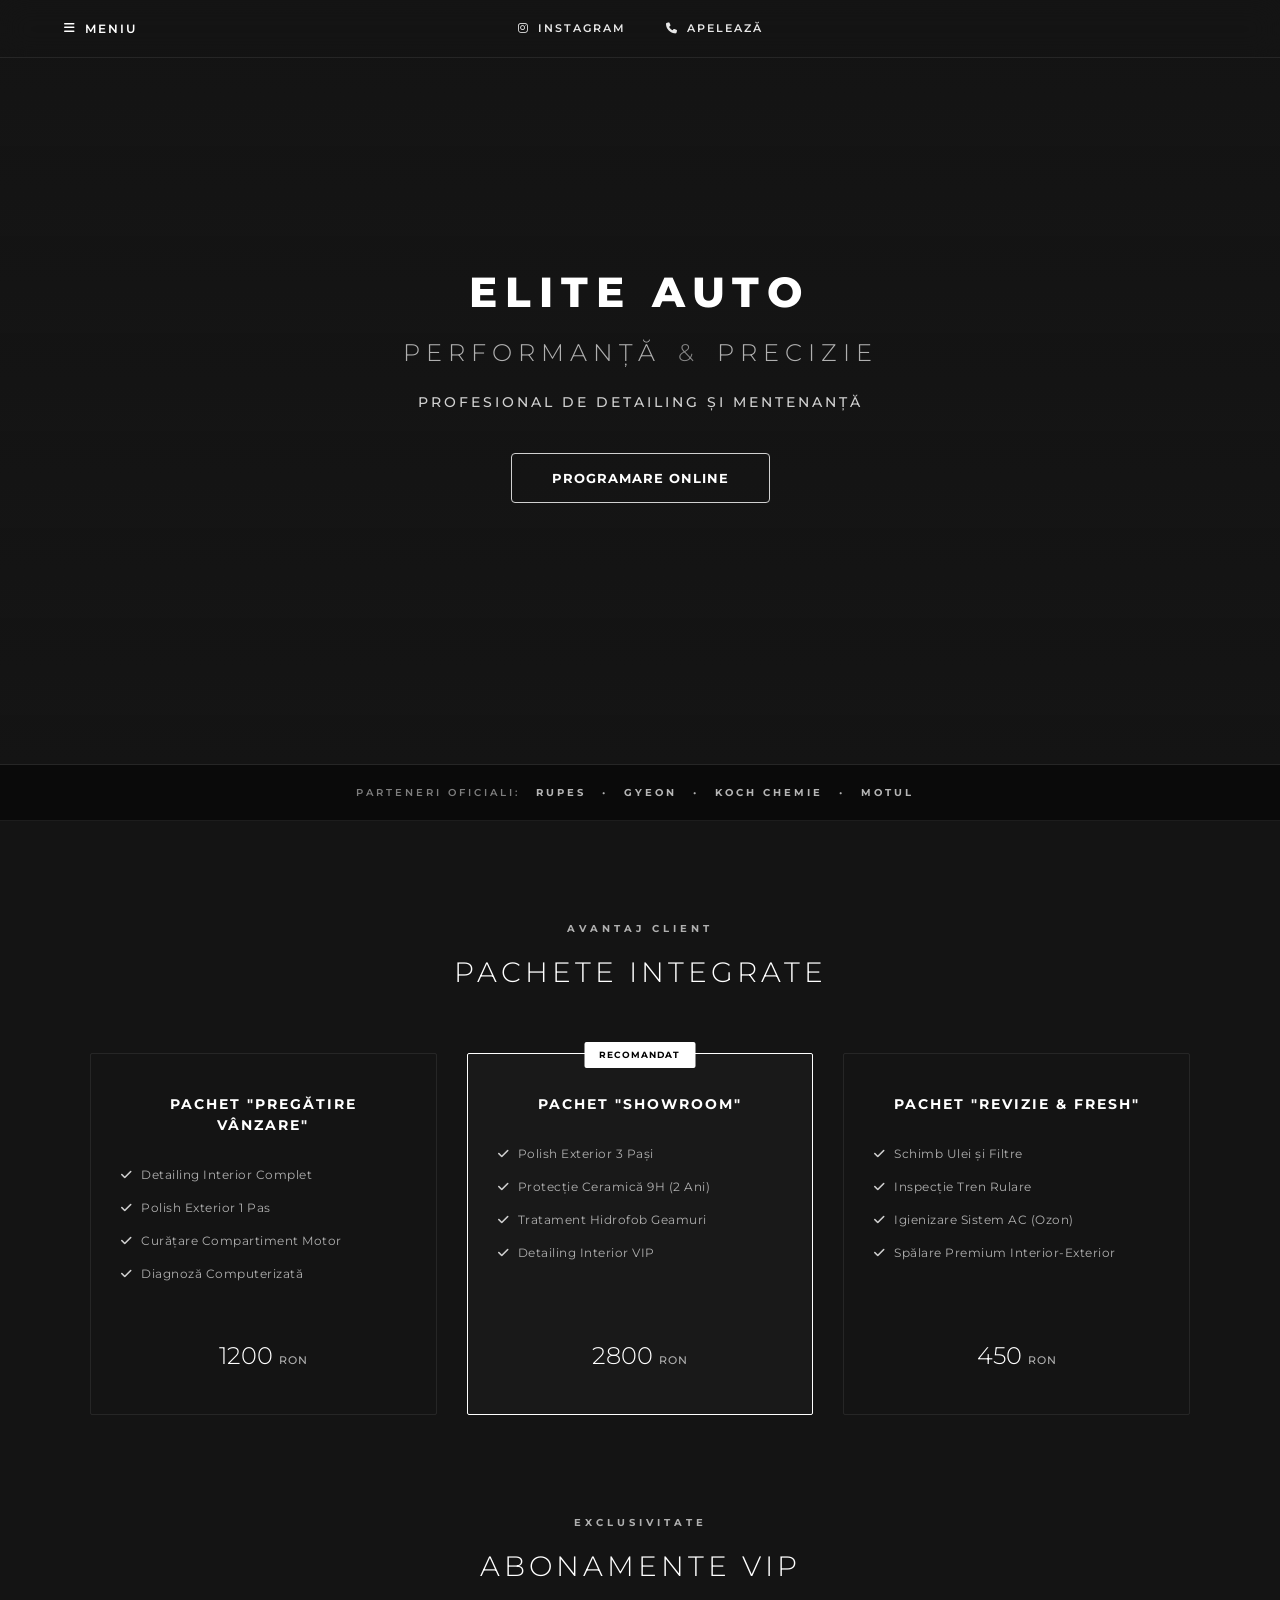
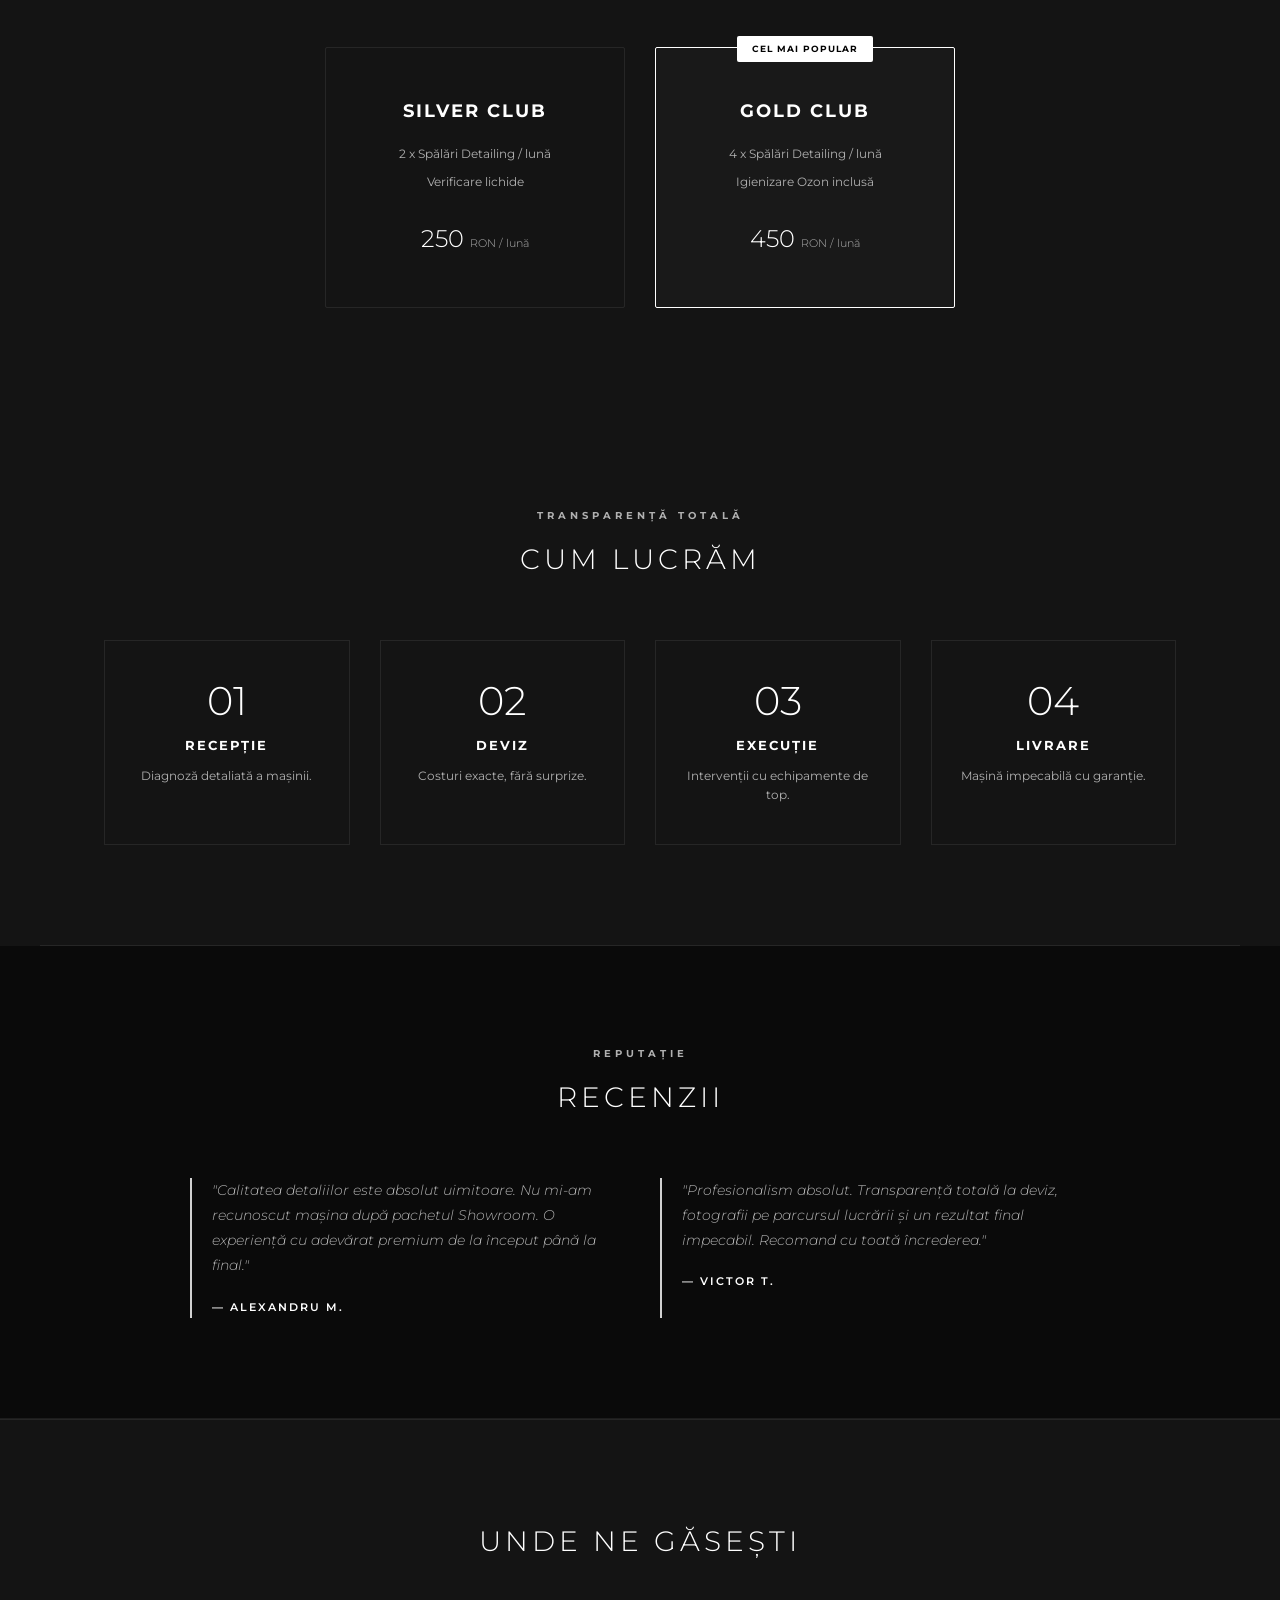
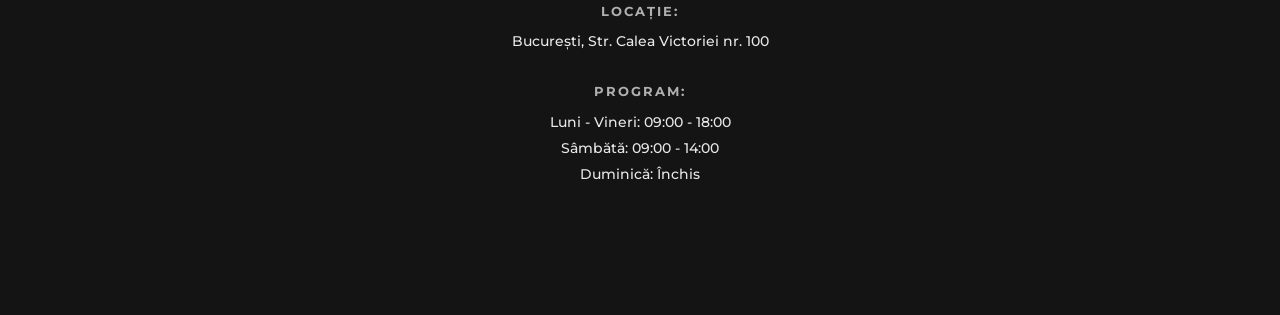
==== index.html @ 896266ee "Add files via upload" ====
<!DOCTYPE html>
<html lang="ro">
<head>
  <meta charset="UTF-8" />
  <meta name="viewport" content="width=device-width, initial-scale=1.0" />
  <title>Elite Auto | Acasă</title>
  <link rel="stylesheet" href="style.css" />
  <link href="https://fonts.googleapis.com/css2?family=Montserrat:wght@300;400;500;600;700;800&display=swap" rel="stylesheet" />
  <link rel="stylesheet" href="https://cdnjs.cloudflare.com/ajax/libs/font-awesome/6.5.0/css/all.min.css" />
</head>
<body>

  <nav class="navbar">
    <div class="nav-left">
      <button class="hamburger-btn" id="hamburgerBtn"><i class="fa-solid fa-bars"></i> MENIU</button>
    </div>
    <div class="nav-center">
      <span class="nav-link"><i class="fa-brands fa-instagram"></i> INSTAGRAM</span>
      <span class="nav-link"><i class="fa-solid fa-phone"></i> APELEAZĂ</span>
    </div>
    <div class="nav-right">
      </div>
  </nav>

  <div class="side-menu-overlay" id="sideMenuOverlay"></div>
  <div class="side-menu" id="sideMenu">
    <button class="close-menu" id="closeMenuBtn">✕</button>
    <div class="menu-content">
      <h3 class="menu-title">MENIU PRINCIPAL</h3>
      <ul class="main-nav-list">
        <li>
          <div class="nav-item-wrapper">
            <a href="service-auto.html" class="nav-link-main">SERVICII AUTO</a>
          </div>
        </li>
        <li>
          <div class="nav-item-wrapper">
            <a href="detailing.html" class="nav-link-main">DETAILING AUTO</a>
          </div>
        </li>
        <li>
          <div class="nav-item-wrapper">
            <a href="galerie.html" class="nav-link-main">PORTOFOLIU / GALERIE</a>
          </div>
        </li>
        <li>
          <div class="nav-item-wrapper">
            <a href="despre-noi.html" class="nav-link-main">DESPRE NOI & FAQ</a>
          </div>
        </li>
      </ul>
    </div>
  </div>

  <header class="hero">
    <div class="smoke-overlay"></div>
    <div class="hero-content scroll-appear">
      <div class="hero-brand">ELITE AUTO</div>
      <h1 class="hero-title">PERFORMANȚĂ <span class="glow-text">&</span> PRECIZIE</h1>
      <h2 class="hero-subtitle">PROFESIONAL DE DETAILING ȘI MENTENANȚĂ</h2>
      <div class="hero-spacer"></div>
      <button class="btn-neon hero-btn" id="openBookingModalBtn">PROGRAMARE ONLINE</button>
    </div>
  </header>

  <section class="brands-bar scroll-appear">
    <span>PARTENERI OFICIALI:</span>
    <span class="brand-name">RUPES</span> • 
    <span class="brand-name">GYEON</span> • 
    <span class="brand-name">KOCH CHEMIE</span> • 
    <span class="brand-name">MOTUL</span>
  </section>

  <section class="premium-services scroll-appear" style="padding: 100px 5%; background: var(--bg-deep);">
    
    <div class="menu-header">
      <span class="eyebrow">Avantaj Client</span>
      <h2 class="section-title">PACHETE INTEGRATE</h2>
    </div>
    <div class="packages-grid">
      <div class="package-card">
        <h3>PACHET "PREGĂTIRE VÂNZARE"</h3>
        <ul>
          <li>Detailing Interior Complet</li>
          <li>Polish Exterior 1 Pas</li>
          <li>Curățare Compartiment Motor</li>
          <li>Diagnoză Computerizată</li>
        </ul>
        <div class="package-price">1200 <small>RON</small></div>
      </div>
      <div class="package-card featured">
        <div class="badge">RECOMANDAT</div>
        <h3>PACHET "SHOWROOM"</h3>
        <ul>
          <li>Polish Exterior 3 Pași</li>
          <li>Protecție Ceramică 9H (2 Ani)</li>
          <li>Tratament Hidrofob Geamuri</li>
          <li>Detailing Interior VIP</li>
        </ul>
        <div class="package-price">2800 <small>RON</small></div>
      </div>
      <div class="package-card">
        <h3>PACHET "REVIZIE & FRESH"</h3>
        <ul>
          <li>Schimb Ulei și Filtre</li>
          <li>Inspecție Tren Rulare</li>
          <li>Igienizare Sistem AC (Ozon)</li>
          <li>Spălare Premium Interior-Exterior</li>
        </ul>
        <div class="package-price">450 <small>RON</small></div>
      </div>
    </div>

    <div class="menu-header" style="margin-top: 100px;">
      <span class="eyebrow">Exclusivitate</span>
      <h2 class="section-title">ABONAMENTE VIP</h2>
    </div>
    <div class="vip-grid">
      <div class="vip-card">
        <h3>SILVER CLUB</h3><p>2 x Spălări Detailing / lună</p><p>Verificare lichide</p>
        <div class="vip-price">250 <small>RON / lună</small></div>
      </div>
      <div class="vip-card featured">
        <div class="badge">CEL MAI POPULAR</div>
        <h3>GOLD CLUB</h3><p>4 x Spălări Detailing / lună</p><p>Igienizare Ozon inclusă</p>
        <div class="vip-price">450 <small>RON / lună</small></div>
      </div>
    </div>
  </section>

  <section class="process-section scroll-appear">
    <div class="menu-header"><span class="eyebrow">Transparență Totală</span><h2 class="section-title">CUM LUCRĂM</h2></div>
    <div class="process-grid">
      <div class="process-step"><div class="step-num">01</div><h4>RECEPȚIE</h4><p>Diagnoză detaliată a mașinii.</p></div>
      <div class="process-step"><div class="step-num">02</div><h4>DEVIZ</h4><p>Costuri exacte, fără surprize.</p></div>
      <div class="process-step"><div class="step-num">03</div><h4>EXECUȚIE</h4><p>Intervenții cu echipamente de top.</p></div>
      <div class="process-step"><div class="step-num">04</div><h4>LIVRARE</h4><p>Mașină impecabilă cu garanție.</p></div>
    </div>
  </section>

  <section class="testimonials-section scroll-appear">
    <div class="menu-header"><span class="eyebrow">Reputație</span><h2 class="section-title">RECENZII</h2></div>
    <div class="testimonials-grid">
      <div class="testimonial-card">
        <p>"Calitatea detaliilor este absolut uimitoare. Nu mi-am recunoscut mașina după pachetul Showroom. O experiență cu adevărat premium de la început până la final."</p>
        <span>— Alexandru M.</span>
      </div>
      <div class="testimonial-card">
        <p>"Profesionalism absolut. Transparență totală la deviz, fotografii pe parcursul lucrării și un rezultat final impecabil. Recomand cu toată încrederea."</p>
        <span>— Victor T.</span>
      </div>
    </div>
  </section>

  <section class="contact-section scroll-appear">
    <div class="contact-container">
      <h2 class="section-title" style="margin-bottom: 40px;">UNDE NE GĂSEȘTI</h2>
      <div class="contact-detail">
        <strong>LOCAȚIE:</strong>
        <p>București, Str. Calea Victoriei nr. 100</p>
      </div>
      <div class="contact-detail">
        <strong>PROGRAM:</strong>
        <p>Luni - Vineri: 09:00 - 18:00</p>
        <p>Sâmbătă: 09:00 - 14:00</p>
        <p>Duminică: Închis</p>
      </div>
    </div>
  </section>

  <div class="modal-overlay" id="bookingModalOverlay">
    <div class="booking-modal">
      <button class="close-modal" id="closeModalBtn">✕</button>
      <h2>FORMULAR PROGRAMARE</h2>
      <form id="bookingForm" class="booking-form">
        <div class="form-grid">
          <input type="text" id="f_nume" placeholder="Nume" required>
          <input type="text" id="f_prenume" placeholder="Prenume" required>
          <input type="text" id="f_auto" placeholder="Marca și Model Auto" required>
          <input type="text" id="f_nr" placeholder="Nr. Înmatriculare" required>
          <input type="tel" id="f_telefon" placeholder="Telefon" required>
          <input type="email" id="f_email" placeholder="E-mail" required>
        </div>
        <div class="form-row">
          <label style="color:var(--text-dim); font-size:12px;">Data dorită pentru programare:</label>
          <input type="date" id="f_data" required style="width: 100%; margin-top: 5px;">
        </div>
        <button type="submit" class="btn-neon w-100" style="margin-top: 20px;">TRIMITE SOLICITAREA</button>
      </form>
    </div>
  </div>

  <script src="script.js"></script>
</body>
</html>
---- style.css ----
:root {
  --bg-deep: #141414;        
  --card-glass: rgba(255, 255, 255, 0.03);
  --accent-color: #d1d1d1;   
  --text-bright: #ffffff;
  --text-dim: #b0b0b0;
  --border-glass: rgba(255, 255, 255, 0.08);
  --font-main: 'Montserrat', sans-serif;
}

* { margin: 0; padding: 0; box-sizing: border-box; }
html { scroll-behavior: smooth; }
body { background: var(--bg-deep); color: var(--text-bright); font-family: var(--font-main); overflow-x: hidden; line-height: 1.5; }

/* NAVBAR & LINKURI */
.navbar { position: fixed; top: 0; width: 100%; padding: 20px 5%; display: flex; justify-content: space-between; align-items: center; z-index: 1000; background: rgba(20, 20, 20, 0.85); backdrop-filter: blur(15px); border-bottom: 1px solid var(--border-glass); }
.nav-left, .nav-right { flex: 1; }
.nav-right { display: flex; justify-content: flex-end; }
.nav-center { flex: 2; display: flex; justify-content: center; gap: 40px; }
.nav-link { color: var(--text-bright); font-size: 11px; font-weight: 600; letter-spacing: 2px; display: flex; align-items: center; gap: 8px; opacity: 0.9; cursor: pointer; text-decoration: none; transition: 0.3s; }
.nav-link:hover { opacity: 1; color: var(--accent-color); }
.nav-link-disabled { color: var(--text-bright); font-size: 11px; font-weight: 600; letter-spacing: 2px; display: flex; align-items: center; gap: 8px; opacity: 0.5; }
.btn-minimal { background: transparent; border: 1px solid var(--border-glass); color: var(--text-bright); padding: 10px 20px; border-radius: 4px; font-family: var(--font-main); font-weight: 600; font-size: 11px; cursor: pointer; transition: 0.3s; text-transform: uppercase; }
.btn-minimal:hover { background: var(--text-bright); color: #000; }

/* MENIU LATERAL */
.hamburger-btn { background: none; border: none; color: var(--text-bright); font-family: var(--font-main); font-weight: 600; font-size: 12px; letter-spacing: 2px; cursor: pointer; display: flex; align-items: center; gap: 8px; transition: 0.3s; }
.hamburger-btn:hover { color: var(--accent-color); }
.side-menu-overlay { position: fixed; top:0; left:0; width:100%; height:100%; background: rgba(0,0,0,0.8); backdrop-filter: blur(5px); z-index: 1500; display: none; opacity: 0; transition: 0.3s; }
.side-menu { position: fixed; top: 0; left: -100%; width: 100%; max-width: 350px; height: 100vh; background: #0a0a0a; z-index: 2000; padding: 40px 30px; transition: 0.4s cubic-bezier(0.4, 0, 0.2, 1); border-right: 1px solid var(--border-glass); overflow-y: auto; }
.side-menu.active { left: 0; }
.close-menu { background: none; border: none; color: var(--text-dim); font-size: 24px; cursor: pointer; position: absolute; right: 20px; top: 20px; transition: 0.2s; }
.close-menu:hover { color: var(--text-bright); }
.menu-title { font-size: 13px; color: var(--text-dim); letter-spacing: 2px; margin-bottom: 30px; font-weight: 700; text-transform: uppercase; }
.main-nav-list { list-style: none; }
.main-nav-list > li { margin-bottom: 20px; }
.nav-item-wrapper { display: flex; justify-content: space-between; align-items: center; }
.nav-link-main { color: var(--text-bright); text-decoration: none; font-size: 15px; font-weight: 400; flex: 1; transition: 0.2s; letter-spacing: 1px; }
.nav-link-main:hover { color: var(--accent-color); }

/* HERO */
.hero { height: 85vh; display: flex; align-items: center; justify-content: center; position: relative; overflow: hidden; background: linear-gradient(to bottom, rgba(20,20,20,0.6), var(--bg-deep)), url('https://images.unsplash.com/photo-1611821064430-0d40291d0f0b?auto=format&fit=crop&w=1920&q=80') center/cover; padding: 0 20px; border-bottom: 1px solid var(--border-glass); }
.smoke-overlay { position: absolute; width: 200%; height: 200%; top: -50%; left: -50%; background: url('https://www.transparenttextures.com/patterns/stardust.png'); opacity: 0.1; animation: smokeMove 80s linear infinite; pointer-events: none; }
@keyframes smokeMove { from { transform: rotate(0deg); } to { transform: rotate(360deg); } }
.hero-content { position: relative; z-index: 2; text-align: center; max-width: 900px; }
.hero-brand { font-size: clamp(24px, 5vw, 42px); font-weight: 800; letter-spacing: 8px; color: var(--text-bright); margin-bottom: 15px; text-transform: uppercase; }
.hero-title { font-size: clamp(16px, 3vw, 24px); font-weight: 300; line-height: 1.2; letter-spacing: 6px; color: var(--text-dim); }
.glow-text { color: var(--accent-color); font-weight: 300; opacity: 0.6; padding: 0 5px; } 
.hero-subtitle { font-size: clamp(11px, 2vw, 14px); font-weight: 500; letter-spacing: 3px; color: var(--accent-color); margin-top: 25px; margin-bottom: 40px; text-transform: uppercase; }

/* BANDA PARTENERI */
.brands-bar { background: #0a0a0a; padding: 20px 5%; text-align: center; font-size: 10px; font-weight: 600; letter-spacing: 3px; color: var(--text-dim); border-bottom: 1px solid var(--border-glass); }
.brands-bar span { opacity: 0.7; }
.brand-name { color: var(--text-bright); font-weight: 700; margin: 0 10px; }

/* BUTOANE */
.btn-neon { display: inline-block; background: transparent; color: var(--text-bright); border: 1px solid var(--accent-color); padding: 16px 40px; border-radius: 4px; font-family: var(--font-main); font-weight: 700; text-decoration: none; font-size: 13px; letter-spacing: 1px; transition: 0.3s; cursor: pointer; text-transform: uppercase; }
.btn-neon:hover { background: var(--accent-color); color: #000; transform: translateY(-3px); }
.w-100 { width: 100%; text-align: center; }

/* GLOBALS PENTRU SECTIUNI */
.menu-header { text-align: center; margin-bottom: 60px; }
.eyebrow { font-size: 10px; font-weight: 700; letter-spacing: 4px; text-transform: uppercase; margin-bottom: 15px; display: block; color: var(--text-dim); }
.section-title { font-size: 28px; font-weight: 300; letter-spacing: 4px; text-transform: uppercase; }
.section-title strong { font-weight: 800; }

/* SERVICII (Bulele pentru Detailing.html și Service-Auto.html) */
.services-menu { padding: 80px 5% 100px; max-width: 900px; margin: 0 auto; }
.service-block { margin-bottom: 60px; padding-top: 80px; margin-top: -80px; } 
.service-header h3 { font-size: 18px; font-weight: 700; letter-spacing: 2px; text-transform: uppercase; margin-bottom: 25px; color: var(--text-bright); border-left: 3px solid var(--border-glass); padding-left: 15px; }
.variant-row { display: flex; justify-content: space-between; align-items: center; padding: 20px 25px; background: var(--card-glass); border: 1px solid var(--border-glass); border-radius: 10px; margin-bottom: 15px; backdrop-filter: blur(10px); transition: 0.3s; gap: 20px; }
.variant-row:hover { border-color: var(--text-bright); transform: translateX(5px); }
.variant-info { display: flex; flex-direction: column; gap: 5px; flex: 1; }
.service-name { font-weight: 600; font-size: 15px; letter-spacing: 1px; }
.service-desc { font-size: 12px; color: var(--text-dim); margin-bottom: 5px; }
.variant-price { font-size: 16px; font-weight: 600; color: var(--text-bright); }
.variant-price small { font-size: 10px; font-weight: 500; margin-left: 3px; color: var(--text-dim); }

/* FAQ ACCORDION PENTRU DESPRE-NOI.HTML */
.faq-section { max-width: 800px; margin: 0 auto 100px; padding: 0 20px; }
.faq-accordion { border-top: 1px solid var(--border-glass); padding-top: 20px; }
.accordion-btn { background: transparent; color: var(--text-bright); cursor: pointer; padding: 20px 0; width: 100%; text-align: left; border: none; border-bottom: 1px solid var(--border-glass); outline: none; transition: 0.3s; font-size: 14px; font-weight: 600; display: flex; justify-content: space-between; align-items: center; font-family: var(--font-main); letter-spacing: 0.5px; }
.accordion-btn::after { content: '\002B'; font-weight: 300; color: var(--accent-color); font-size: 20px; transition: 0.3s; }
.accordion-btn.active { color: var(--accent-color); border-bottom-color: transparent; }
.accordion-btn.active::after { content: "\2212"; transform: rotate(180deg); }
.accordion-panel { padding: 0; background-color: transparent; max-height: 0; overflow: hidden; transition: max-height 0.3s ease-out; border-bottom: 1px solid transparent; }
.accordion-btn.active + .accordion-panel { border-bottom: 1px solid var(--border-glass); margin-bottom: 10px; }
.accordion-panel p { font-size: 13px; color: var(--text-dim); padding-bottom: 20px; line-height: 1.6; }

/* GALERIE GRID PREVIEW */
.gallery-preview { padding: 100px 5%; background: var(--bg-deep); border-bottom: 1px solid var(--border-glass); }
.gallery-grid { display: grid; grid-template-columns: repeat(auto-fit, minmax(250px, 1fr)); gap: 15px; max-width: 1200px; margin: 0 auto; }
.gallery-grid img { width: 100%; height: 300px; object-fit: cover; border-radius: 4px; filter: grayscale(100%); transition: 0.5s ease; cursor: pointer; }
.gallery-grid img:hover { filter: grayscale(0%); transform: scale(1.02); z-index: 2; position: relative; box-shadow: 0 10px 30px rgba(0,0,0,0.5); }

/* PACHETE AUTO */
.packages-grid { display: grid; grid-template-columns: repeat(auto-fit, minmax(280px, 1fr)); gap: 30px; max-width: 1100px; margin: 0 auto; }
.package-card { background: transparent; border: 1px solid var(--border-glass); border-radius: 2px; padding: 40px 30px; text-align: center; position: relative; transition: 0.4s ease; display: flex; flex-direction: column; }
.package-card:hover { border-color: var(--text-bright); transform: translateY(-5px); background: var(--card-glass); }
.package-card.featured { border: 1px solid var(--text-bright); background: rgba(255, 255, 255, 0.02); }
.package-card h3 { font-size: 14px; font-weight: 700; margin-bottom: 30px; letter-spacing: 2px; }
.package-card ul { list-style: none; margin-bottom: 40px; flex: 1; text-align: left; }
.package-card ul li { font-size: 12px; color: var(--text-dim); margin-bottom: 15px; padding-left: 20px; position: relative; font-weight: 400; letter-spacing: 0.5px;}
.package-card ul li::before { content: "✓"; position: absolute; left: 0; color: var(--accent-color); font-weight: bold; font-family: "Font Awesome 6 Free"; }
.package-price { font-size: 24px; font-weight: 300; color: var(--text-bright); margin-top: auto; }
.package-price small { font-size: 11px; font-weight: 500; color: var(--text-dim); letter-spacing: 1px; }

/* PROCES - CIFRE ALBE SUBTIRI */
.process-section { padding: 100px 5%; max-width: 1200px; margin: 0 auto; border-bottom: 1px solid var(--border-glass); }
.process-grid { display: grid; grid-template-columns: repeat(auto-fit, minmax(220px, 1fr)); gap: 30px; }
.process-step { padding: 40px 25px; border: 1px solid var(--border-glass); text-align: center; display: flex; flex-direction: column; align-items: center; transition: 0.3s; }
.process-step:hover { border-color: var(--text-dim); background: var(--card-glass); }
.step-num { font-size: 40px; font-weight: 300; color: #ffffff; opacity: 1; margin-bottom: 15px; line-height: 1; }
.process-step h4 { font-size: 13px; font-weight: 700; margin-bottom: 10px; letter-spacing: 2px; }
.process-step p { font-size: 12px; color: var(--text-dim); line-height: 1.6; }

/* VIP CARDS */
.vip-grid { display: flex; justify-content: center; gap: 30px; flex-wrap: wrap; }
.vip-card { background: transparent; border: 1px solid var(--border-glass); padding: 50px 30px; border-radius: 2px; text-align: center; width: 300px; position: relative; transition: 0.3s; }
.vip-card:hover { border-color: var(--text-bright); background: var(--card-glass); }
.vip-card.featured { border-color: var(--text-bright); background: rgba(255,255,255,0.02); }
.vip-card h3 { font-size: 18px; font-weight: 700; margin-bottom: 20px; letter-spacing: 2px; }
.vip-card p { font-size: 12px; font-weight: 400; color: var(--text-dim); margin-bottom: 10px; }
.vip-price { margin-top: 30px; font-size: 24px; font-weight: 300; color: var(--text-bright); }
.vip-price small { font-size: 11px; color: var(--text-dim); }
.badge { position: absolute; top: -12px; left: 50%; transform: translateX(-50%); background: var(--text-bright); color: #000; padding: 6px 15px; font-size: 9px; font-weight: 700; border-radius: 2px; letter-spacing: 1px; }

/* TESTIMONIALE MINIMALISTE */
.testimonials-section { padding: 100px 5%; background: #0a0a0a; border-bottom: 1px solid var(--border-glass); }
.testimonials-grid { display: grid; grid-template-columns: 1fr 1fr; gap: 40px; max-width: 900px; margin: 0 auto; }
.testimonial-card { border-left: 2px solid var(--accent-color); padding-left: 20px; transition: 0.3s; }
.testimonial-card:hover { border-color: var(--text-bright); }
.testimonial-card p { font-size: 14px; font-weight: 300; color: var(--text-dim); font-style: italic; line-height: 1.8; margin-bottom: 15px; }
.testimonial-card span { font-size: 11px; font-weight: 600; color: var(--text-bright); letter-spacing: 2px; text-transform: uppercase; }

/* CONTACT */
.contact-section { background: var(--bg-deep); padding: 100px 5%; border-top: 1px solid var(--border-glass); }
.contact-container { max-width: 800px; margin: 0 auto; text-align: center; }
.contact-detail { margin-bottom: 30px; }
.contact-detail strong { color: var(--text-dim); font-size: 13px; font-weight: 700; letter-spacing: 2px; display: block; margin-bottom: 10px; }
.contact-detail p { font-size: 14px; font-weight: 500; color: var(--text-bright); opacity: 0.9; margin-bottom: 5px; }

/* MODAL FORMULAR PROGRAMARE */
.modal-overlay { position: fixed; top: 0; left: 0; width: 100%; height: 100%; background: rgba(0,0,0,0.9); backdrop-filter: blur(5px); z-index: 3000; display: none; opacity: 0; transition: 0.3s; align-items: center; justify-content: center; padding: 20px; }
.booking-modal { background: #0a0a0a; border: 1px solid var(--border-glass); width: 100%; max-width: 600px; padding: 40px; position: relative; max-height: 90vh; overflow-y: auto; }
.booking-modal h2 { font-size: 18px; font-weight: 300; text-align: center; margin-bottom: 30px; letter-spacing: 3px; color: var(--text-bright); }
.close-modal { position: absolute; top: 15px; right: 20px; background: none; border: none; color: var(--text-dim); font-size: 20px; cursor: pointer; transition: 0.2s; }
.close-modal:hover { color: var(--text-bright); }
.form-grid { display: grid; grid-template-columns: 1fr 1fr; gap: 15px; margin-bottom: 20px; }
.form-grid input, .form-grid select { width: 100%; padding: 12px 15px; background: transparent; border: 1px solid var(--border-glass); color: white; font-family: var(--font-main); font-size: 12px; }
.form-grid input:focus, .form-grid select:focus { outline: none; border-color: var(--accent-color); }
.form-row { margin-bottom: 20px; }
.form-row label { font-size: 12px; color: var(--text-dim); font-weight: 600; }
.form-row input[type="date"]::-webkit-calendar-picker-indicator { filter: invert(1); }

/* ANIMATII & MEDIA QUERIES ORIGINALE */
.scroll-appear { opacity: 0; transform: translateY(20px); transition: 0.8s ease; }
.scroll-appear.visible { opacity: 1; transform: translateY(0); }

/* =========================================================
   ADĂUGIRILE PENTRU TELEFON (FĂRĂ SĂ STRICE DESKTOP-UL) 
   ========================================================= */
@media (max-width: 900px) {
  .testimonials-grid { grid-template-columns: 1fr; }
  .gallery-grid { grid-template-columns: 1fr 1fr; }
}

@media (max-width: 768px) {
  .navbar { padding: 15px; }
  .nav-center { display: none; } /* Ascunde meniul central ca sa nu se incalece pe ecran mic */
  
  .hero-title { font-size: 28px; }
  .package-card { padding: 30px 20px; }
  
  /* Bulele (variantele de pret) stau in coloana pe mobil */
  .variant-row { 
    flex-direction: column; 
    text-align: center; 
    padding: 20px; 
    gap: 15px; 
  }
  .variant-price { 
    margin-left: 0; 
    font-size: 20px; 
  }

  /* Galeria: O singura coloana pe telefon */
  .gallery-grid { grid-template-columns: 1fr; }
  .gallery-grid img { height: 300px; }
  
  /* Meniul lateral limitat pe mobil */
  .side-menu { width: 100%; max-width: 320px; }
}
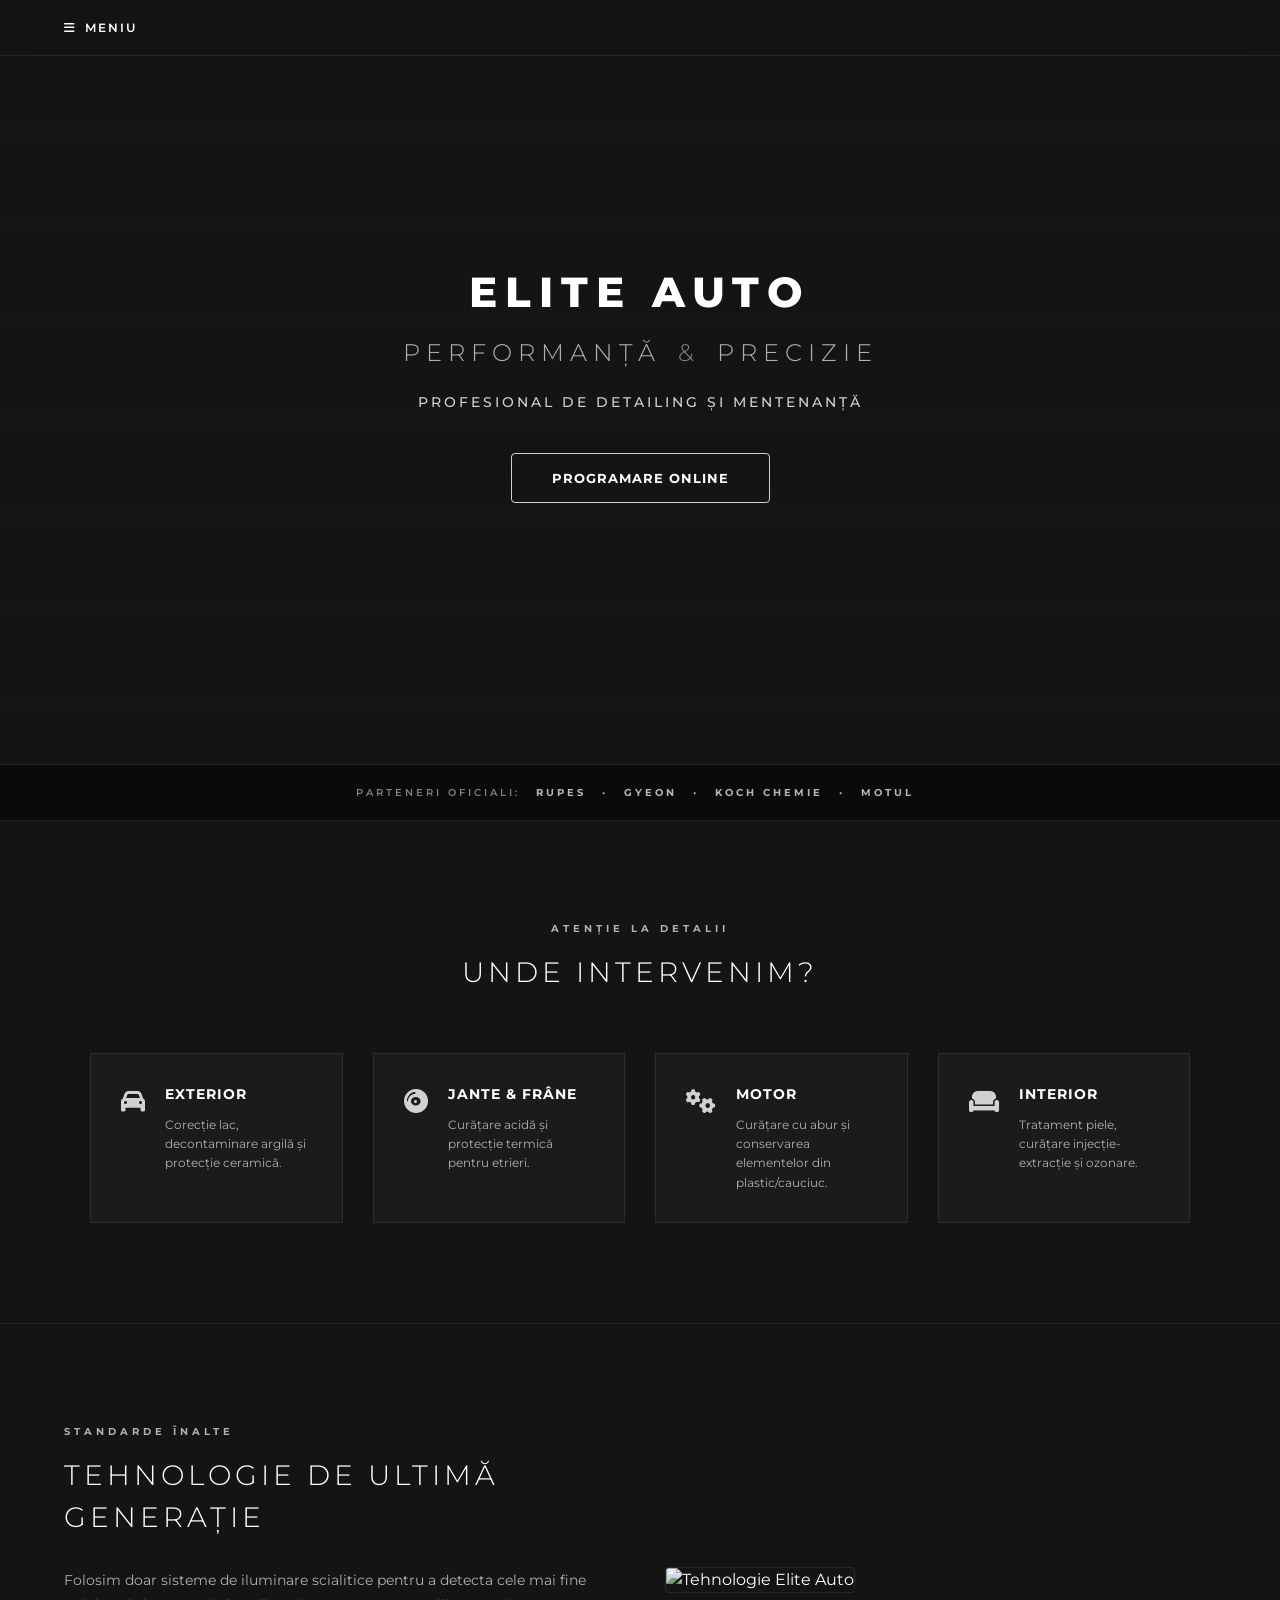
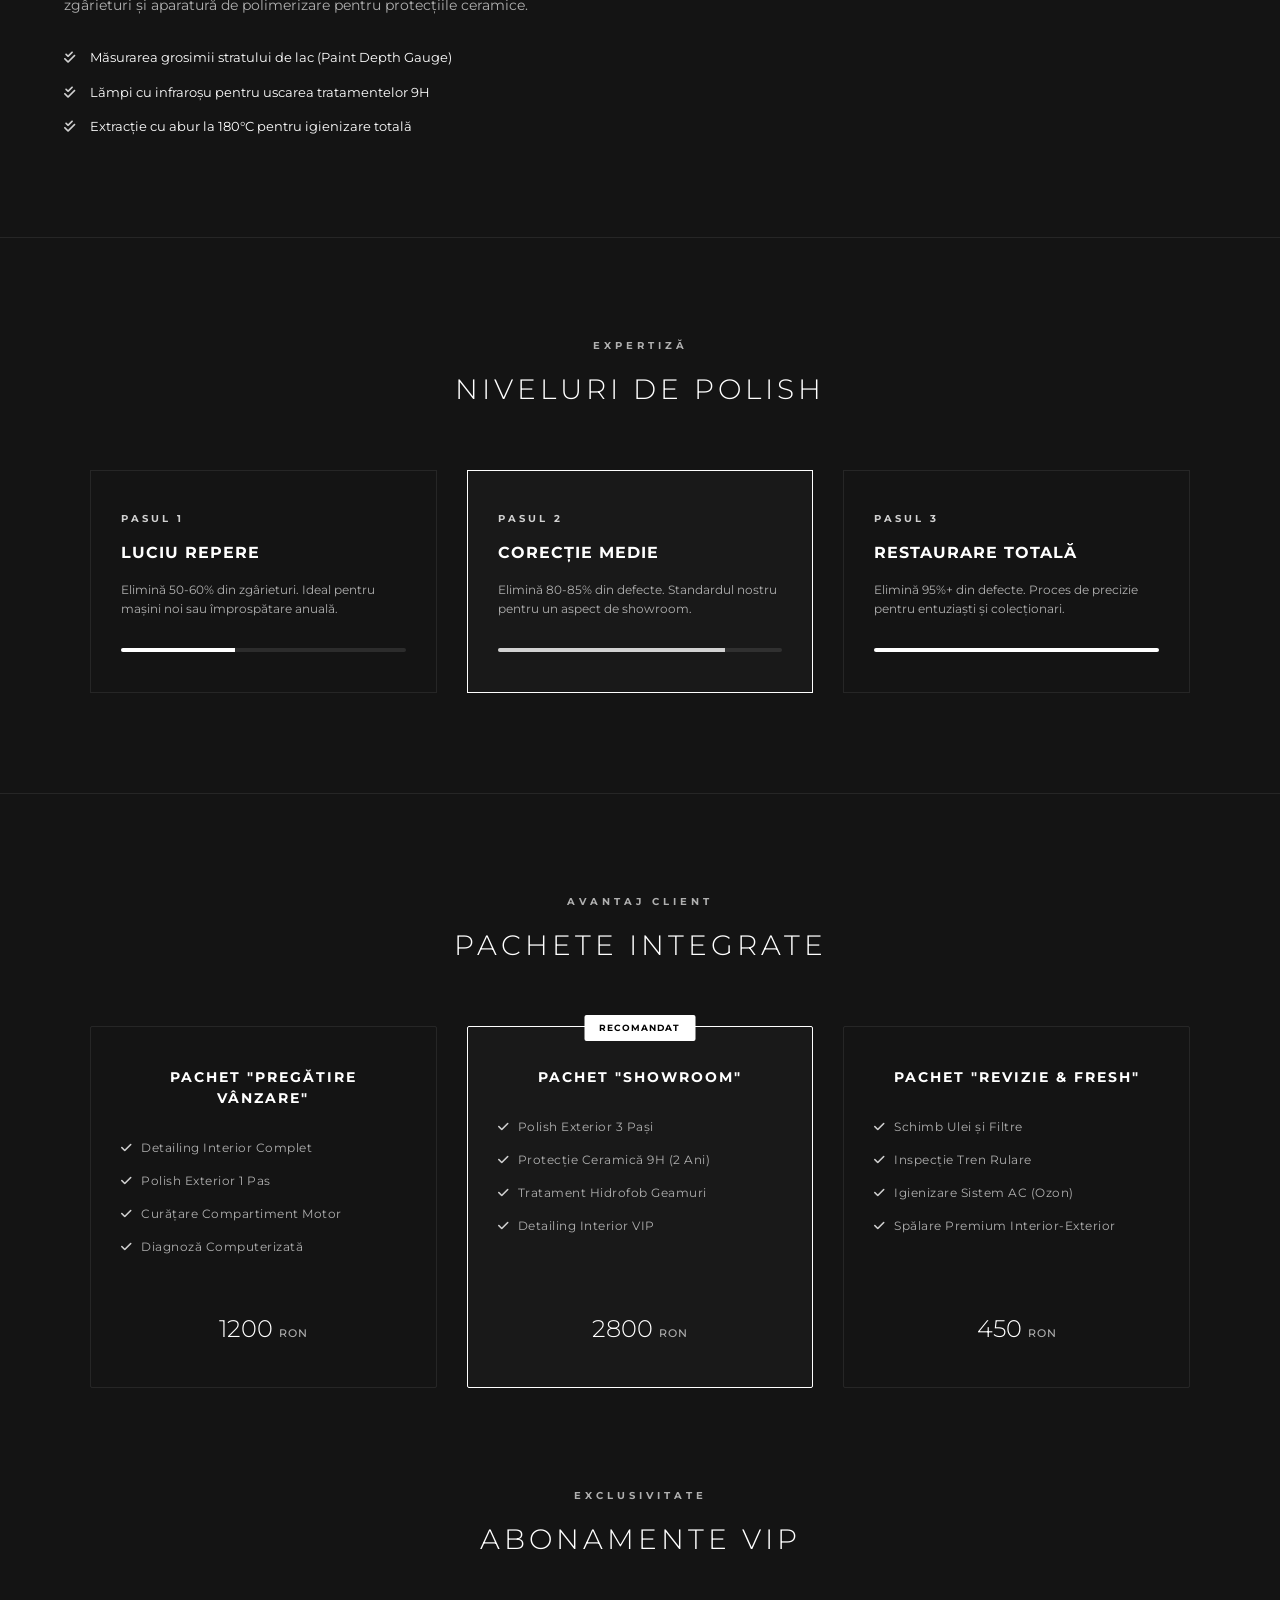
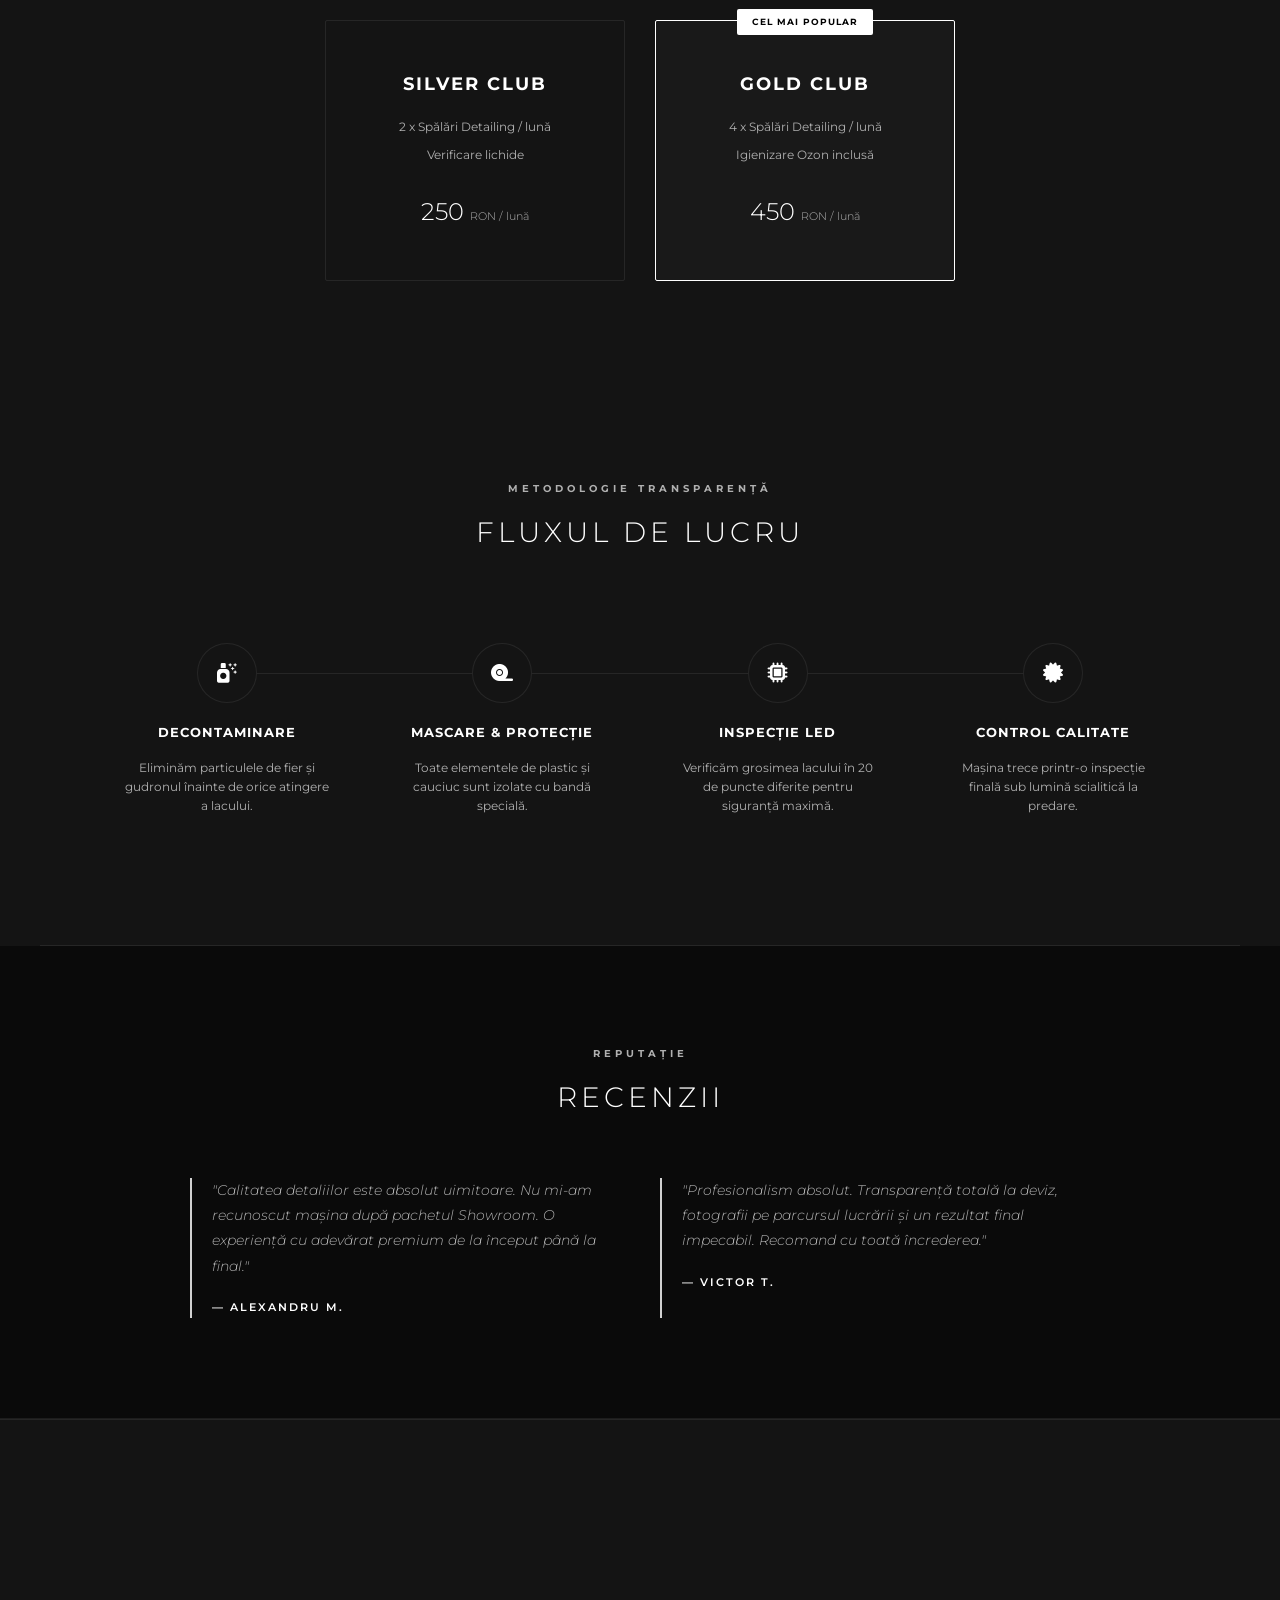
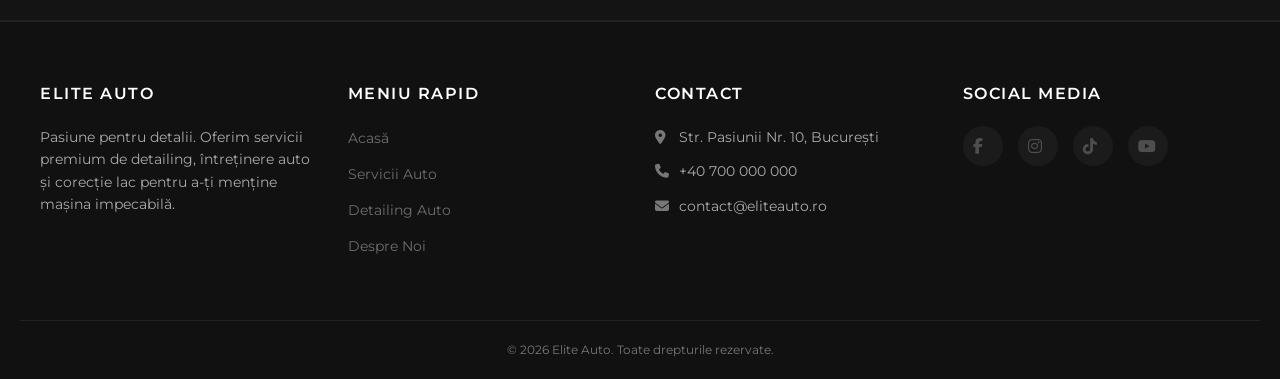
==== commit 9c480061: "commit" ====
--- a/index.html
+++ b/index.html
@@ -15,8 +15,6 @@
       <button class="hamburger-btn" id="hamburgerBtn"><i class="fa-solid fa-bars"></i> MENIU</button>
     </div>
     <div class="nav-center">
-      <span class="nav-link"><i class="fa-brands fa-instagram"></i> INSTAGRAM</span>
-      <span class="nav-link"><i class="fa-solid fa-phone"></i> APELEAZĂ</span>
     </div>
     <div class="nav-right">
       </div>
@@ -71,8 +69,89 @@
     <span class="brand-name">MOTUL</span>
   </section>
 
+  <section class="car-anatomy scroll-appear" style="padding: 100px 5%; border-bottom: 1px solid var(--border-glass);">
+    <div class="menu-header">
+      <span class="eyebrow">Atenție la Detalii</span>
+      <h2 class="section-title">UNDE INTERVENIM?</h2>
+    </div>
+    <div class="anatomy-container">
+      <div class="anatomy-point">
+        <i class="fa-solid fa-car"></i>
+        <div>
+          <h4>EXTERIOR</h4>
+          <p>Corecție lac, decontaminare argilă și protecție ceramică.</p>
+        </div>
+      </div>
+      <div class="anatomy-point">
+        <i class="fa-solid fa-compact-disc"></i>
+        <div>
+          <h4>JANTE & FRÂNE</h4>
+          <p>Curățare acidă și protecție termică pentru etrieri.</p>
+        </div>
+      </div>
+      <div class="anatomy-point">
+        <i class="fa-solid fa-gears"></i>
+        <div>
+          <h4>MOTOR</h4>
+          <p>Curățare cu abur și conservarea elementelor din plastic/cauciuc.</p>
+        </div>
+      </div>
+      <div class="anatomy-point">
+        <i class="fa-solid fa-couch"></i>
+        <div>
+          <h4>INTERIOR</h4>
+          <p>Tratament piele, curățare injecție-extracție și ozonare.</p>
+        </div>
+      </div>
+    </div>
+  </section>
+
+  <section class="tech-section scroll-appear" style="padding: 100px 5%; background: var(--bg-deep); border-bottom: 1px solid var(--border-glass);">
+    <div class="tech-content" style="max-width: 1200px; margin: 0 auto; display: flex; flex-wrap: wrap; gap: 50px; align-items: center;">
+      <div class="tech-text" style="flex: 1; min-width: 300px;">
+        <span class="eyebrow">Standarde Înalte</span>
+        <h2 class="section-title" style="margin-bottom: 30px;">TEHNOLOGIE DE ULTIMĂ GENERAȚIE</h2>
+        <p style="color: var(--text-dim); margin-bottom: 30px; font-size: 14px; line-height: 1.8;">Folosim doar sisteme de iluminare scialitice pentru a detecta cele mai fine zgârieturi și aparatură de polimerizare pentru protecțiile ceramice.</p>
+        <ul class="tech-list" style="list-style: none; display: flex; flex-direction: column; gap: 15px;">
+          <li style="display: flex; gap: 15px; font-size: 13px; color: var(--text-bright); align-items: center;"><i class="fa-solid fa-check-double" style="color: var(--accent-color);"></i> Măsurarea grosimii stratului de lac (Paint Depth Gauge)</li>
+          <li style="display: flex; gap: 15px; font-size: 13px; color: var(--text-bright); align-items: center;"><i class="fa-solid fa-check-double" style="color: var(--accent-color);"></i> Lămpi cu infraroșu pentru uscarea tratamentelor 9H</li>
+          <li style="display: flex; gap: 15px; font-size: 13px; color: var(--text-bright); align-items: center;"><i class="fa-solid fa-check-double" style="color: var(--accent-color);"></i> Extracție cu abur la 180°C pentru igienizare totală</li>
+        </ul>
+      </div>
+      <div class="tech-image" style="flex: 1; min-width: 300px;">
+         <img src="img/1.jpg" alt="Tehnologie Elite Auto" style="width: 100%; border-radius: 4px; border: 1px solid var(--border-glass); filter: grayscale(50%);">
+      </div>
+    </div>
+  </section>
+
+  <section class="correction-levels scroll-appear" style="padding: 100px 5%; border-bottom: 1px solid var(--border-glass);">
+    <div class="menu-header">
+      <span class="eyebrow">Expertiză</span>
+      <h2 class="section-title">NIVELURI DE POLISH</h2>
+    </div>
+    <div class="levels-grid">
+      <div class="level-card">
+        <div class="level-header">PASUL 1</div>
+        <h4>LUCIU REPERE</h4>
+        <p>Elimină 50-60% din zgârieturi. Ideal pentru mașini noi sau împrospătare anuală.</p>
+        <div class="intensity-bar"><div class="fill" style="width: 40%;"></div></div>
+      </div>
+      <div class="level-card highlighted">
+        <div class="level-header">PASUL 2</div>
+        <h4>CORECȚIE MEDIE</h4>
+        <p>Elimină 80-85% din defecte. Standardul nostru pentru un aspect de showroom.</p>
+        <div class="intensity-bar"><div class="fill" style="width: 80%;"></div></div>
+      </div>
+      <div class="level-card">
+        <div class="level-header">PASUL 3</div>
+        <h4>RESTAURARE TOTALĂ</h4>
+        <p>Elimină 95%+ din defecte. Proces de precizie pentru entuziaști și colecționari.</p>
+        <div class="intensity-bar"><div class="fill" style="width: 100%;"></div></div>
+      </div>
+    </div>
+  </section>
+
   <section class="premium-services scroll-appear" style="padding: 100px 5%; background: var(--bg-deep);">
-    
     <div class="menu-header">
       <span class="eyebrow">Avantaj Client</span>
       <h2 class="section-title">PACHETE INTEGRATE</h2>
@@ -128,13 +207,40 @@
     </div>
   </section>
 
-  <section class="process-section scroll-appear">
-    <div class="menu-header"><span class="eyebrow">Transparență Totală</span><h2 class="section-title">CUM LUCRĂM</h2></div>
-    <div class="process-grid">
-      <div class="process-step"><div class="step-num">01</div><h4>RECEPȚIE</h4><p>Diagnoză detaliată a mașinii.</p></div>
-      <div class="process-step"><div class="step-num">02</div><h4>DEVIZ</h4><p>Costuri exacte, fără surprize.</p></div>
-      <div class="process-step"><div class="step-num">03</div><h4>EXECUȚIE</h4><p>Intervenții cu echipamente de top.</p></div>
-      <div class="process-step"><div class="step-num">04</div><h4>LIVRARE</h4><p>Mașină impecabilă cu garanție.</p></div>
+  <section class="workflow-timeline scroll-appear">
+    <div class="menu-header">
+      <span class="eyebrow">Metodologie Transparență</span>
+      <h2 class="section-title">FLUXUL DE LUCRU</h2>
+    </div>
+    <div class="timeline-container">
+      <div class="timeline-step">
+        <div class="t-icon"><i class="fa-solid fa-spray-can-sparkles"></i></div>
+        <div class="t-content">
+          <h4>Decontaminare</h4>
+          <p>Eliminăm particulele de fier și gudronul înainte de orice atingere a lacului.</p>
+        </div>
+      </div>
+      <div class="timeline-step">
+        <div class="t-icon"><i class="fa-solid fa-tape"></i></div>
+        <div class="t-content">
+          <h4>Mascare & Protecție</h4>
+          <p>Toate elementele de plastic și cauciuc sunt izolate cu bandă specială.</p>
+        </div>
+      </div>
+      <div class="timeline-step">
+        <div class="t-icon"><i class="fa-solid fa-microchip"></i></div>
+        <div class="t-content">
+          <h4>Inspecție LED</h4>
+          <p>Verificăm grosimea lacului în 20 de puncte diferite pentru siguranță maximă.</p>
+        </div>
+      </div>
+      <div class="timeline-step">
+        <div class="t-icon"><i class="fa-solid fa-certificate"></i></div>
+        <div class="t-content">
+          <h4>Control Calitate</h4>
+          <p>Mașina trece printr-o inspecție finală sub lumină scialitică la predare.</p>
+        </div>
+      </div>
     </div>
   </section>
 
@@ -154,16 +260,6 @@
 
   <section class="contact-section scroll-appear">
     <div class="contact-container">
-      <h2 class="section-title" style="margin-bottom: 40px;">UNDE NE GĂSEȘTI</h2>
-      <div class="contact-detail">
-        <strong>LOCAȚIE:</strong>
-        <p>București, Str. Calea Victoriei nr. 100</p>
-      </div>
-      <div class="contact-detail">
-        <strong>PROGRAM:</strong>
-        <p>Luni - Vineri: 09:00 - 18:00</p>
-        <p>Sâmbătă: 09:00 - 14:00</p>
-        <p>Duminică: Închis</p>
       </div>
     </div>
   </section>
@@ -191,5 +287,46 @@
   </div>
 
   <script src="script.js"></script>
+  <footer class="site-footer">
+  <div class="footer-container">
+    
+    <div class="footer-column">
+      <h4>ELITE AUTO</h4>
+      <p>Pasiune pentru detalii. Oferim servicii premium de detailing, întreținere auto și corecție lac pentru a-ți menține mașina impecabilă.</p>
+    </div>
+
+    <div class="footer-column">
+      <h4>MENIU RAPID</h4>
+      <ul class="footer-links">
+        <li><a href="#" class="disabled-link">Acasă</a></li>
+        <li><a href="#" class="disabled-link">Servicii Auto</a></li>
+        <li><a href="#" class="disabled-link">Detailing Auto</a></li>
+        <li><a href="#" class="disabled-link">Despre Noi</a></li>
+      </ul>
+    </div>
+
+    <div class="footer-column">
+      <h4>CONTACT</h4>
+      <p><i class="fa-solid fa-location-dot"></i> Str. Pasiunii Nr. 10, București</p>
+      <p><i class="fa-solid fa-phone"></i> +40 700 000 000</p>
+      <p><i class="fa-solid fa-envelope"></i> contact@eliteauto.ro</p>
+    </div>
+
+    <div class="footer-column">
+      <h4>SOCIAL MEDIA</h4>
+      <div class="social-icons">
+        <a href="#" class="disabled-link"><i class="fa-brands fa-facebook-f"></i></a>
+        <a href="#" class="disabled-link"><i class="fa-brands fa-instagram"></i></a>
+        <a href="#" class="disabled-link"><i class="fa-brands fa-tiktok"></i></a>
+        <a href="#" class="disabled-link"><i class="fa-brands fa-youtube"></i></a>
+      </div>
+    </div>
+
+  </div>
+
+  <div class="footer-bottom">
+    <p>&copy; 2026 Elite Auto. Toate drepturile rezervate.</p>
+  </div>
+</footer>
 </body>
 </html>
--- a/style.css
+++ b/style.css
@@ -105,7 +105,7 @@
 .package-price { font-size: 24px; font-weight: 300; color: var(--text-bright); margin-top: auto; }
 .package-price small { font-size: 11px; font-weight: 500; color: var(--text-dim); letter-spacing: 1px; }
 
-/* PROCES - CIFRE ALBE SUBTIRI */
+/* PROCES - CIFRE ALBE SUBTIRI (Original) */
 .process-section { padding: 100px 5%; max-width: 1200px; margin: 0 auto; border-bottom: 1px solid var(--border-glass); }
 .process-grid { display: grid; grid-template-columns: repeat(auto-fit, minmax(220px, 1fr)); gap: 30px; }
 .process-step { padding: 40px 25px; border: 1px solid var(--border-glass); text-align: center; display: flex; flex-direction: column; align-items: center; transition: 0.3s; }
@@ -158,11 +158,51 @@
 .scroll-appear.visible { opacity: 1; transform: translateY(0); }
 
 /* =========================================================
+   SECȚIUNILE NOI ADĂUGATE (HARTA, POLISH, TIMELINE)
+   ========================================================= */
+
+/* HARTA SERVICIILOR */
+.anatomy-container { display: grid; grid-template-columns: repeat(auto-fit, minmax(250px, 1fr)); gap: 30px; max-width: 1100px; margin: 0 auto; }
+.anatomy-point { background: var(--card-glass); border: 1px solid var(--border-glass); padding: 30px; display: flex; gap: 20px; align-items: flex-start; transition: 0.3s; }
+.anatomy-point:hover { border-color: var(--text-bright); transform: translateY(-5px); }
+.anatomy-point i { font-size: 24px; color: var(--accent-color); margin-top: 5px; }
+.anatomy-point h4 { font-size: 14px; font-weight: 700; margin-bottom: 10px; letter-spacing: 1px; }
+.anatomy-point p { font-size: 12px; color: var(--text-dim); line-height: 1.6; }
+
+/* NIVELURI DE POLISH */
+.levels-grid { display: grid; grid-template-columns: repeat(auto-fit, minmax(280px, 1fr)); gap: 30px; max-width: 1100px; margin: 0 auto; }
+.level-card { border: 1px solid var(--border-glass); padding: 40px 30px; transition: 0.3s; background: transparent; position: relative; display: flex; flex-direction: column; }
+.level-card:hover { border-color: var(--text-dim); background: var(--card-glass); }
+.level-card.highlighted { border-color: var(--text-bright); background: rgba(255, 255, 255, 0.02); }
+.level-header { font-size: 10px; font-weight: 700; color: var(--accent-color); letter-spacing: 3px; margin-bottom: 15px; display: inline-block; }
+.level-card h4 { font-size: 16px; font-weight: 700; margin-bottom: 15px; letter-spacing: 1px; }
+.level-card p { font-size: 12px; color: var(--text-dim); line-height: 1.6; margin-bottom: 30px; }
+.intensity-bar { width: 100%; height: 4px; background: rgba(255,255,255,0.1); border-radius: 2px; overflow: hidden; margin-top: auto; }
+.intensity-bar .fill { height: 100%; background: var(--text-bright); transition: width 1s ease-in-out; }
+.level-card.highlighted .intensity-bar .fill { background: var(--accent-color); }
+
+/* TIMELINE PROIECT (Flux de lucru) */
+.workflow-timeline { padding: 100px 5%; max-width: 1200px; margin: 0 auto; border-bottom: 1px solid var(--border-glass); }
+.timeline-container { display: grid; grid-template-columns: repeat(auto-fit, minmax(220px, 1fr)); gap: 30px; }
+.timeline-step { display: flex; flex-direction: column; align-items: center; text-align: center; padding: 30px 20px; position: relative; }
+.t-icon { width: 60px; height: 60px; border: 1px solid var(--border-glass); border-radius: 50%; display: flex; justify-content: center; align-items: center; font-size: 20px; color: var(--text-bright); margin-bottom: 20px; transition: 0.3s; background: var(--bg-deep); z-index: 2; }
+.timeline-step:hover .t-icon { border-color: var(--accent-color); color: var(--bg-deep); background: var(--accent-color); transform: scale(1.1); }
+.t-content h4 { font-size: 13px; font-weight: 700; margin-bottom: 15px; letter-spacing: 1px; text-transform: uppercase;}
+.t-content p { font-size: 12px; color: var(--text-dim); line-height: 1.6; }
+
+@media (min-width: 900px) {
+  .timeline-container { position: relative; }
+  .timeline-container::before { content: ''; position: absolute; top: 60px; left: 10%; right: 10%; height: 1px; background: var(--border-glass); z-index: 1; }
+}
+
+/* =========================================================
    ADĂUGIRILE PENTRU TELEFON (FĂRĂ SĂ STRICE DESKTOP-UL) 
    ========================================================= */
 @media (max-width: 900px) {
   .testimonials-grid { grid-template-columns: 1fr; }
   .gallery-grid { grid-template-columns: 1fr 1fr; }
+  /* Ascunde bara decorativa la timeline pe ecrane mici */
+  .timeline-container::before { display: none; }
 }
 
 @media (max-width: 768px) {
@@ -190,4 +230,124 @@
   
   /* Meniul lateral limitat pe mobil */
   .side-menu { width: 100%; max-width: 320px; }
+}
+/* --- REGULA PENTRU BUTOANE INACTIVE --- */
+.disabled-link {
+  pointer-events: none; /* Anulează click-ul pe link/buton */
+  cursor: default;      /* Nu arată cursorul tip mânuță */
+  opacity: 0.6;         /* Le face să pară vizual dezactivate */
+  text-decoration: none;
+}
+
+/* --- STILURI BUTOANE HERO --- */
+.hero-buttons a {
+  padding: 12px 30px;
+  font-family: 'Montserrat', sans-serif;
+  font-size: 14px;
+  font-weight: 600;
+  border-radius: 4px;
+  text-transform: uppercase;
+  letter-spacing: 1px;
+}
+
+.btn-primary {
+  background-color: #555;
+  color: #fff;
+  border: 1px solid #555;
+}
+
+.btn-secondary {
+  background-color: transparent;
+  color: #fff;
+  border: 1px solid #777;
+}
+
+/* --- STILURI FOOTER --- */
+.site-footer {
+  background-color: #111;
+  color: #f1f1f1;
+  padding: 60px 20px 20px;
+  font-family: 'Montserrat', sans-serif;
+  border-top: 2px solid #222;
+}
+
+.footer-container {
+  display: flex;
+  flex-wrap: wrap;
+  justify-content: space-between;
+  max-width: 1200px;
+  margin: 0 auto;
+  gap: 30px;
+}
+
+.footer-column {
+  flex: 1;
+  min-width: 220px;
+}
+
+.footer-column h4 {
+  font-size: 16px;
+  margin-bottom: 20px;
+  color: #fff;
+  letter-spacing: 1.5px;
+  font-weight: 600;
+}
+
+.footer-column p {
+  font-size: 14px;
+  line-height: 1.6;
+  color: #aaa;
+  margin-bottom: 12px;
+}
+
+.footer-column i {
+  width: 20px;
+  color: #777;
+}
+
+.footer-links {
+  list-style: none;
+  padding: 0;
+  margin: 0;
+}
+
+.footer-links li {
+  margin-bottom: 12px;
+}
+
+.footer-links a {
+  color: #aaa;
+  font-size: 14px;
+}
+
+.social-icons {
+  display: flex;
+  gap: 15px;
+}
+
+.social-icons a {
+  display: inline-flex;
+  align-items: center;
+  justify-content: center;
+  width: 40px;
+  height: 40px;
+  background-color: #222;
+  border-radius: 50%;
+  color: #aaa;
+}
+
+.footer-bottom {
+  text-align: center;
+  margin-top: 50px;
+  padding-top: 20px;
+  border-top: 1px solid #222;
+  font-size: 12px;
+  color: #777;
+}
+
+/* Responsivitate pentru ecrane mici */
+@media (max-width: 768px) {
+  .footer-container {
+    flex-direction: column;
+  }
 }
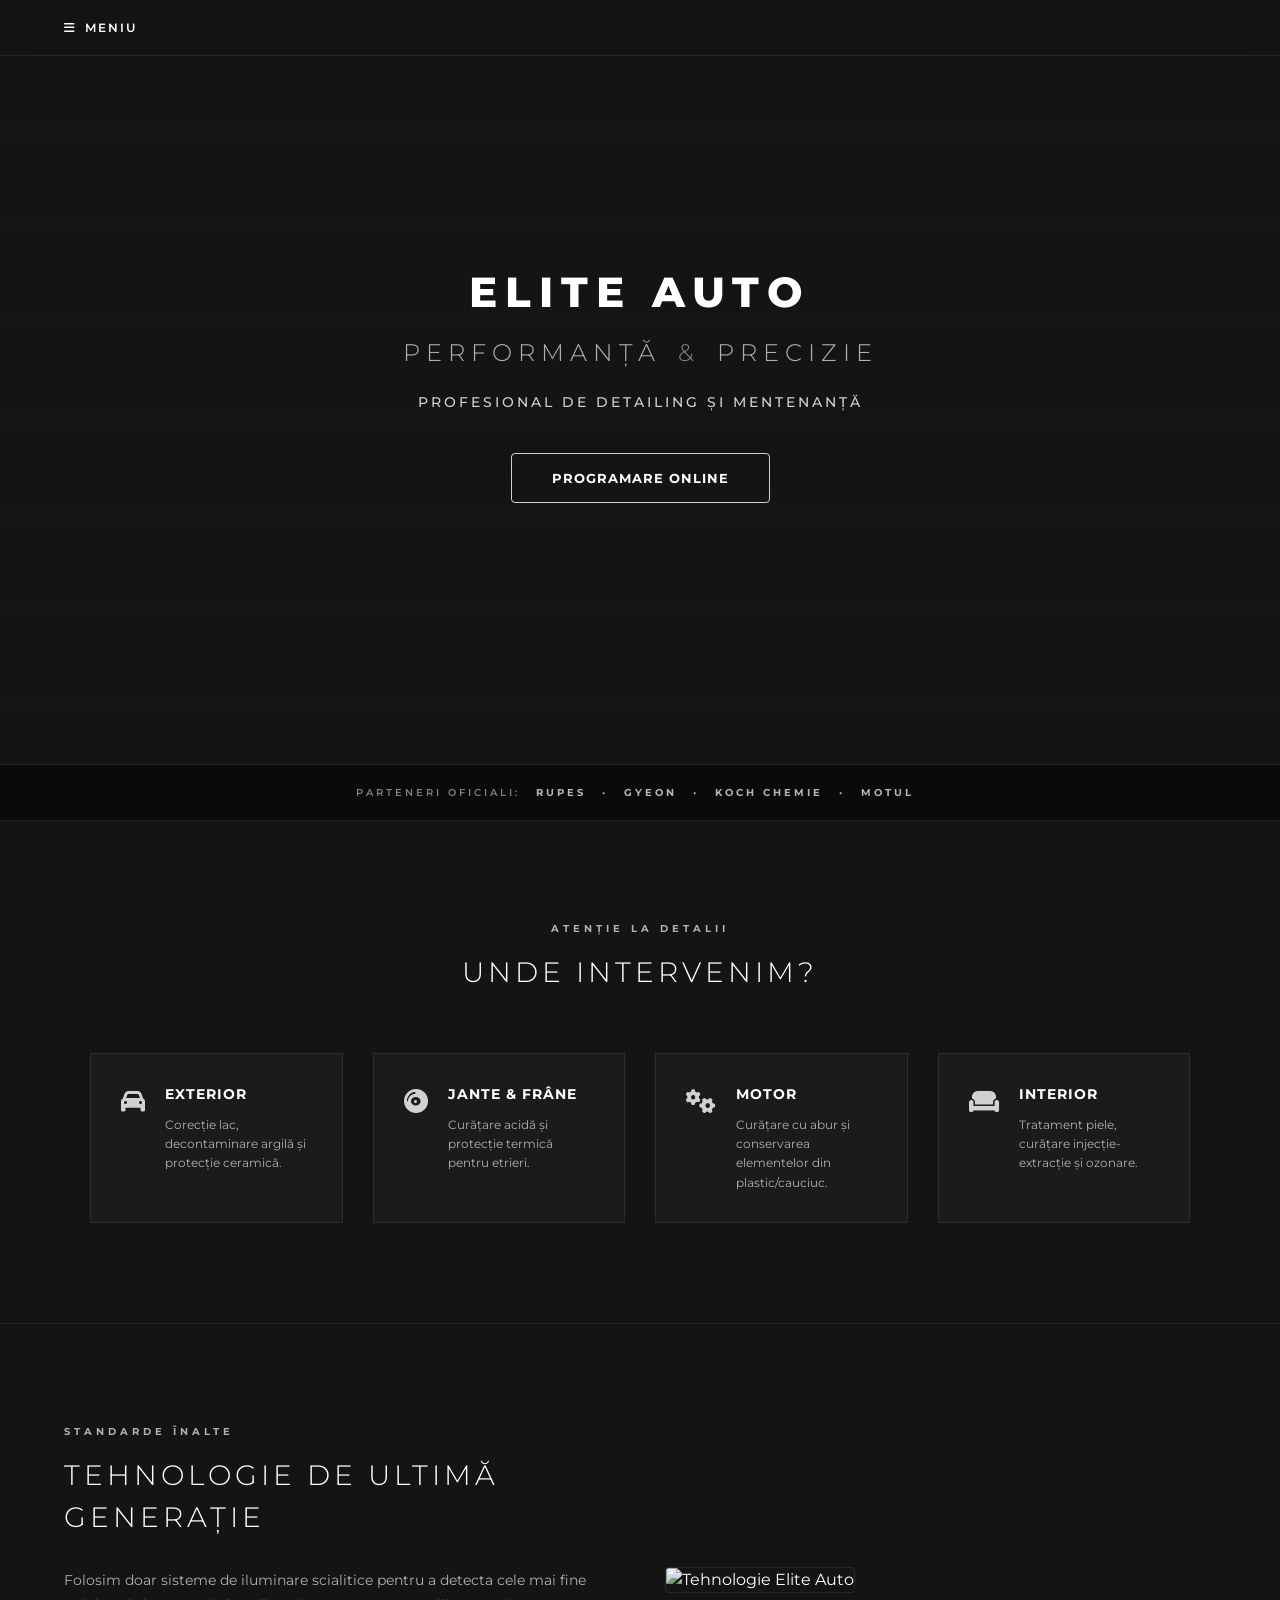
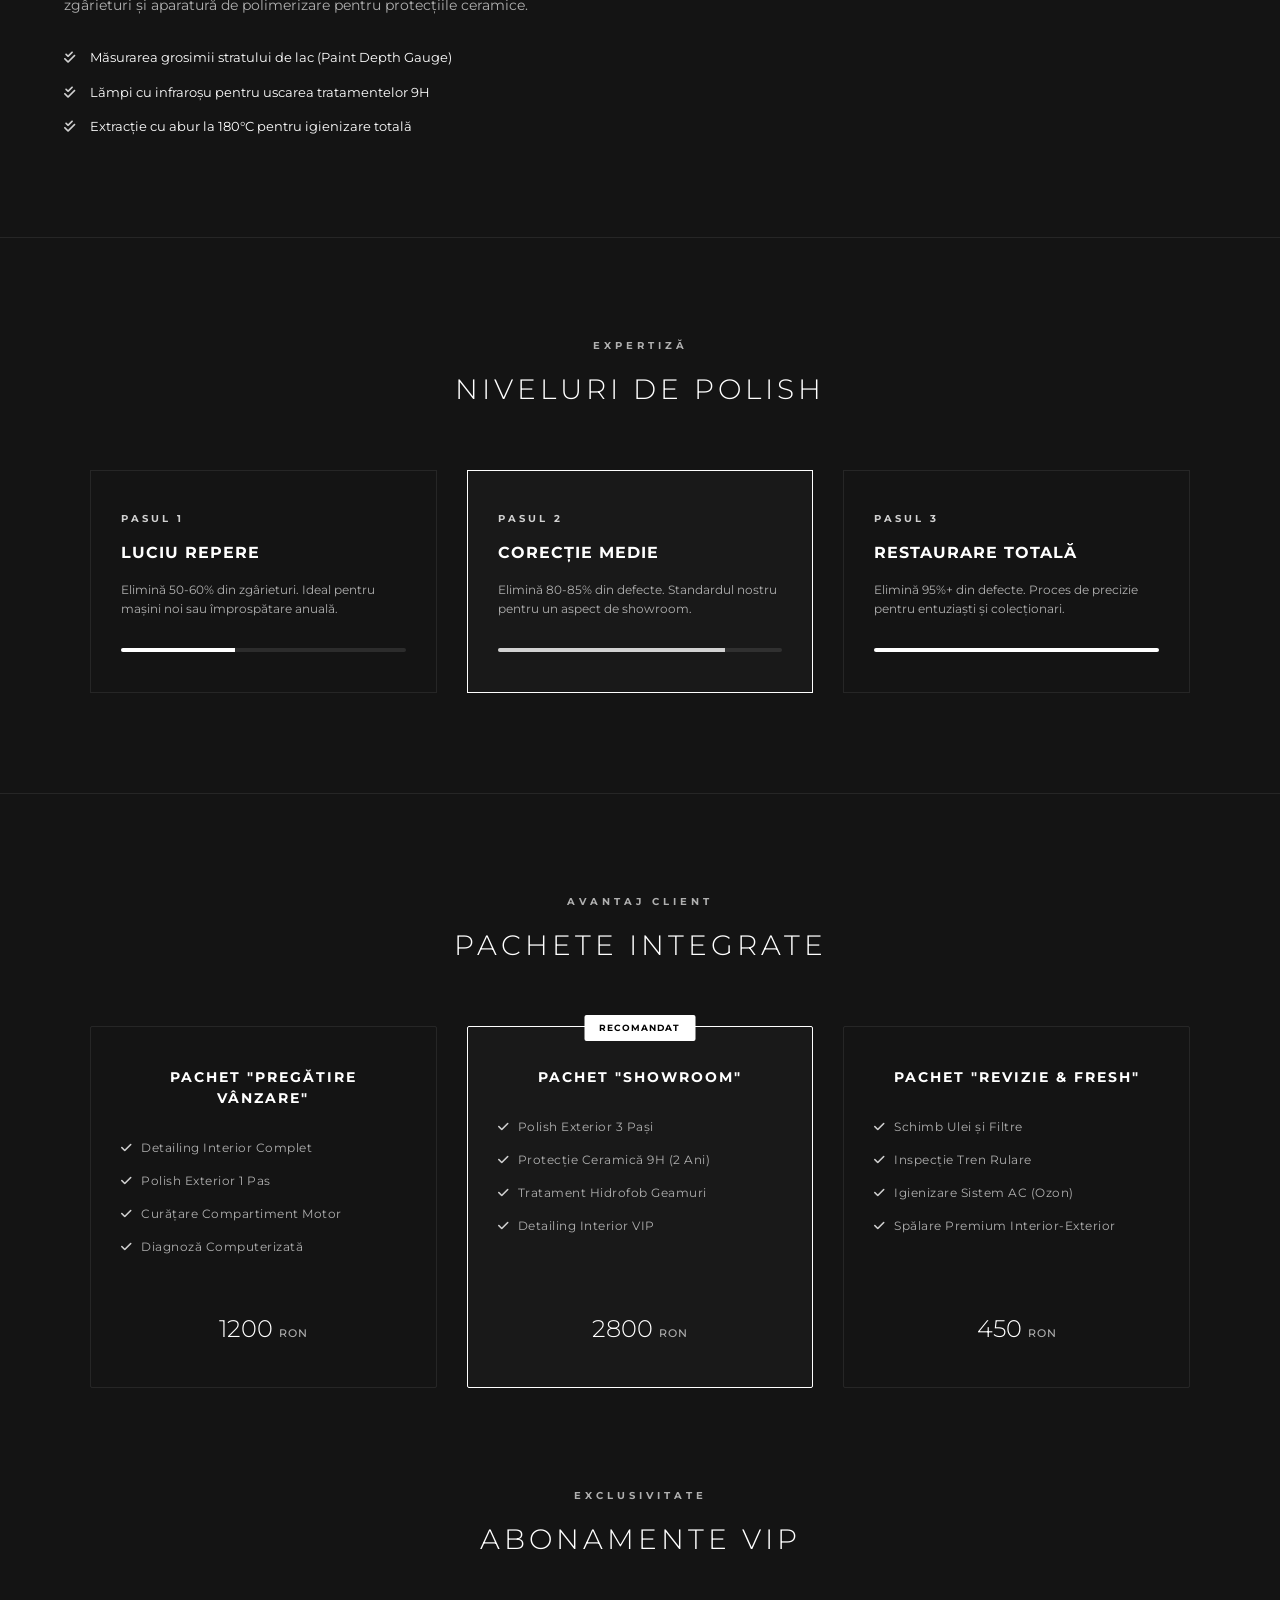
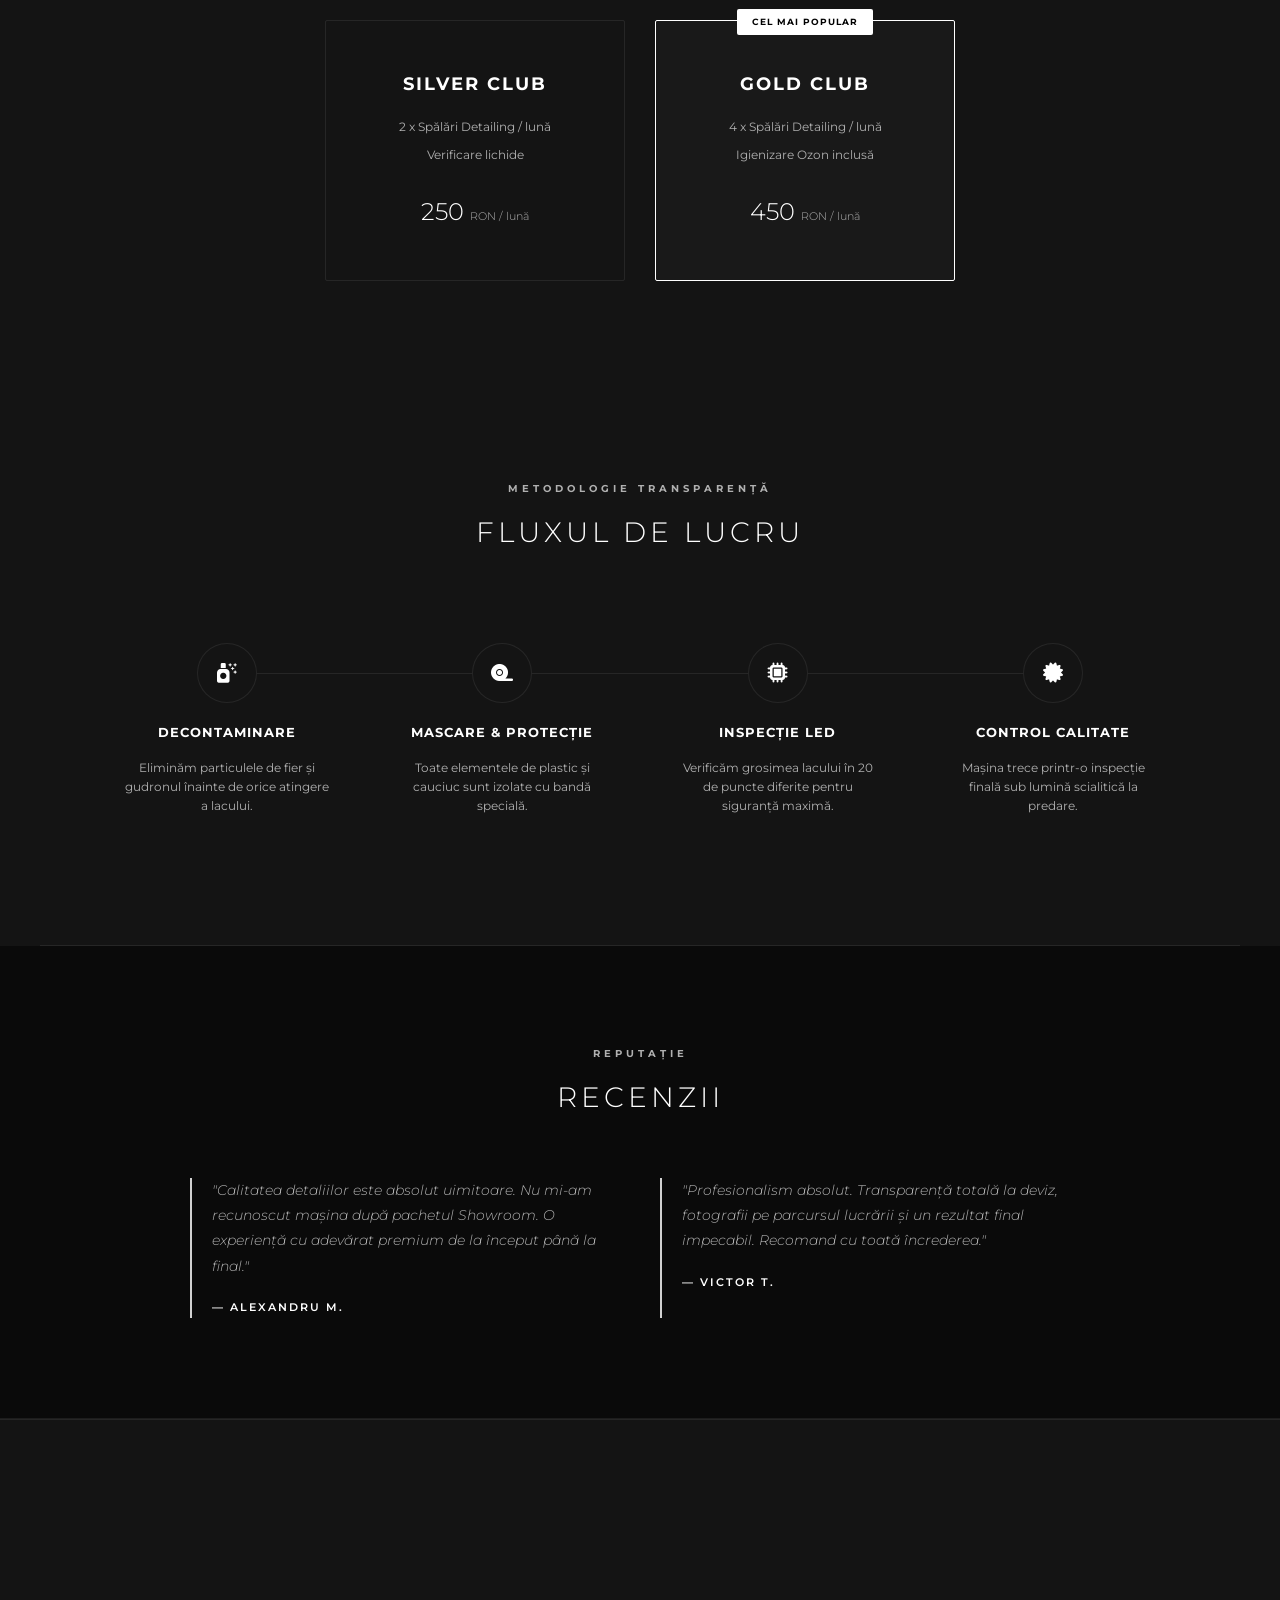
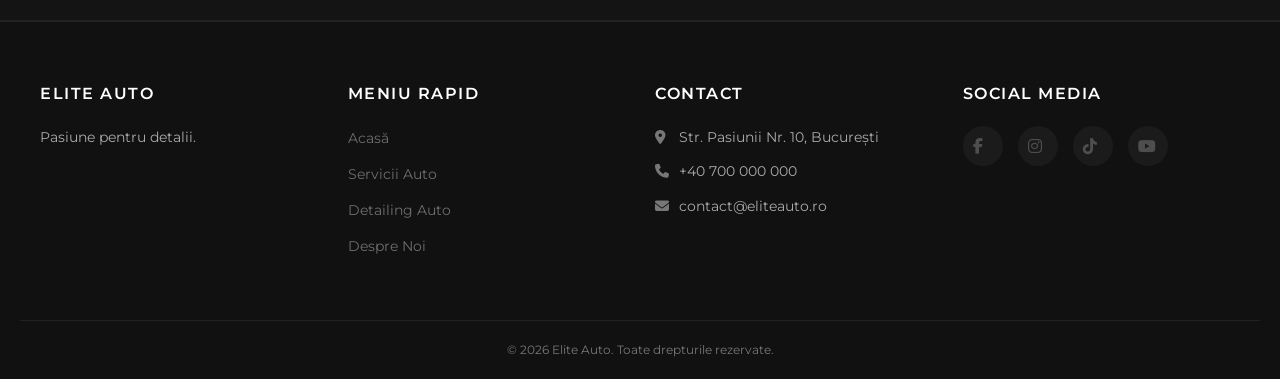
==== commit 1db9b044: "summary" ====
--- a/index.html
+++ b/index.html
@@ -292,7 +292,7 @@
     
     <div class="footer-column">
       <h4>ELITE AUTO</h4>
-      <p>Pasiune pentru detalii. Oferim servicii premium de detailing, întreținere auto și corecție lac pentru a-ți menține mașina impecabilă.</p>
+      <p>Pasiune pentru detalii. 
     </div>
 
     <div class="footer-column">
